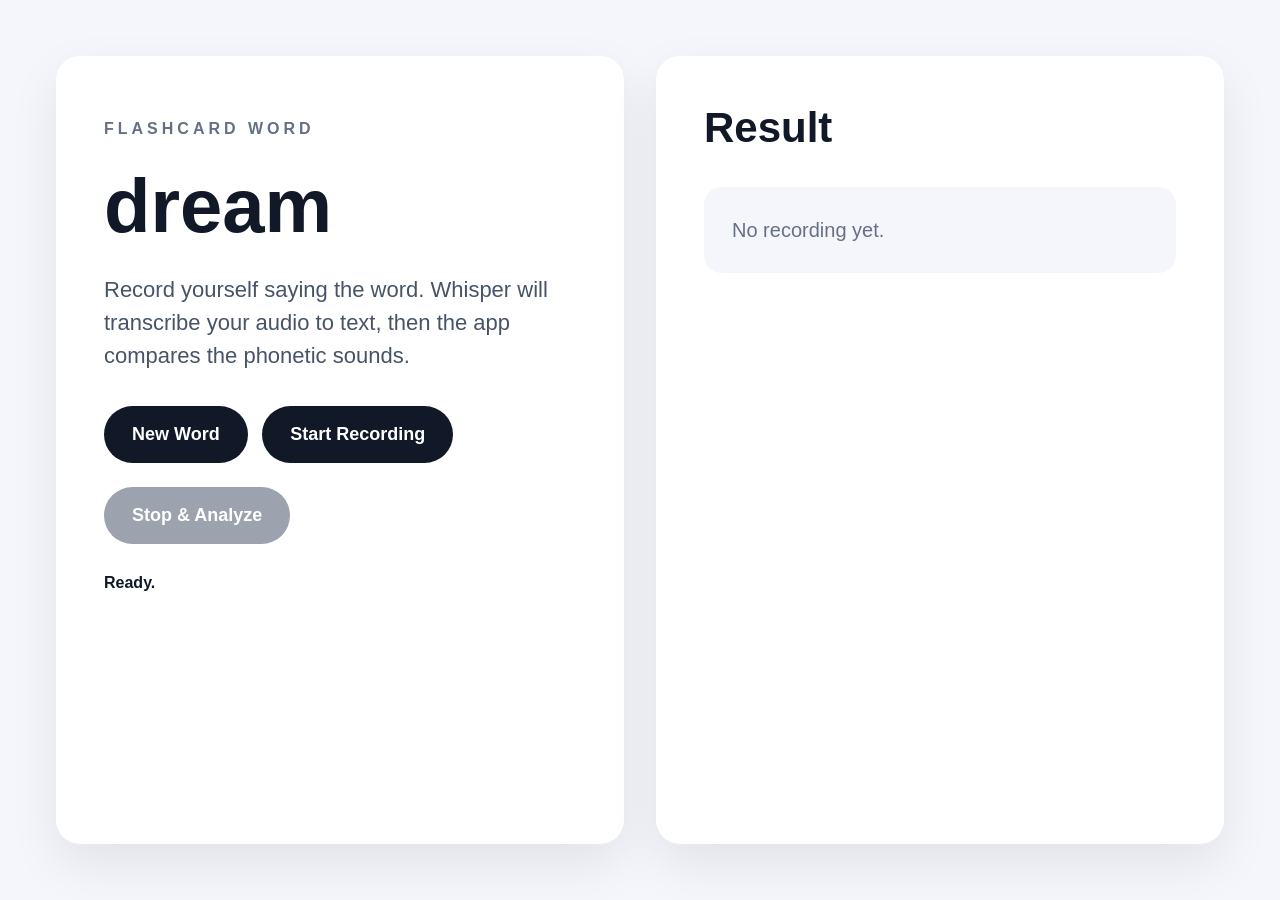
==== frontend/index.html @ 3aeec5ab "Add files via upload" ====
<!DOCTYPE html>
<html lang="en">
<head>
  <meta charset="UTF-8" />
  <meta name="viewport" content="width=device-width, initial-scale=1.0" />
  <title>Speech Articulation Trainer</title>
  <link rel="stylesheet" href="style.css" />
</head>
<body>
  <main class="container">
    <section class="card">
      <p class="label">FLASHCARD WORD</p>
      <h1 id="word">dream</h1>
      <p class="desc">Record yourself saying the word. Whisper will transcribe your audio to text, then the app compares the phonetic sounds.</p>
      <button id="newWordBtn">New Word</button>
      <button id="startBtn">Start Recording</button>
      <button id="stopBtn" disabled>Stop & Analyze</button>
      <p id="status">Ready.</p>
    </section>
    <section class="card">
      <h2>Result</h2>
      <div id="resultBox" class="result muted">No recording yet.</div>
    </section>
  </main>
  <script src="script.js"></script>
</body>
</html>
---- frontend/style.css ----
* { box-sizing: border-box; }
body { margin: 0; font-family: Arial, sans-serif; background: #f4f6fb; color: #111827; }
.container { min-height: 100vh; display: grid; grid-template-columns: 1fr 1fr; gap: 32px; padding: 56px; }
.card { background: white; border-radius: 24px; padding: 48px; box-shadow: 0 20px 50px rgba(0,0,0,.08); }
.label { letter-spacing: 4px; color: #667085; font-weight: 700; }
h1 { font-size: 76px; margin: 24px 0; }
h2 { font-size: 42px; margin-top: 0; }
.desc { font-size: 22px; line-height: 1.5; color: #475467; max-width: 560px; }
button { border: 0; border-radius: 999px; padding: 18px 28px; margin: 12px 10px 12px 0; font-size: 18px; font-weight: 700; background: #111827; color: white; cursor: pointer; }
button:disabled { background: #9ca3af; cursor: not-allowed; }
#status { font-weight: 700; margin-top: 18px; }
.result { background: #f4f6fb; border-radius: 18px; padding: 28px; font-size: 20px; line-height: 1.5; }
.result p { margin: 10px 0; }
.result strong { color: #111827; }
.error { color: #b42318; font-weight: 700; }
.muted { color: #667085; }
@media (max-width: 900px) { .container { grid-template-columns: 1fr; padding: 24px; } h1 { font-size: 56px; } }
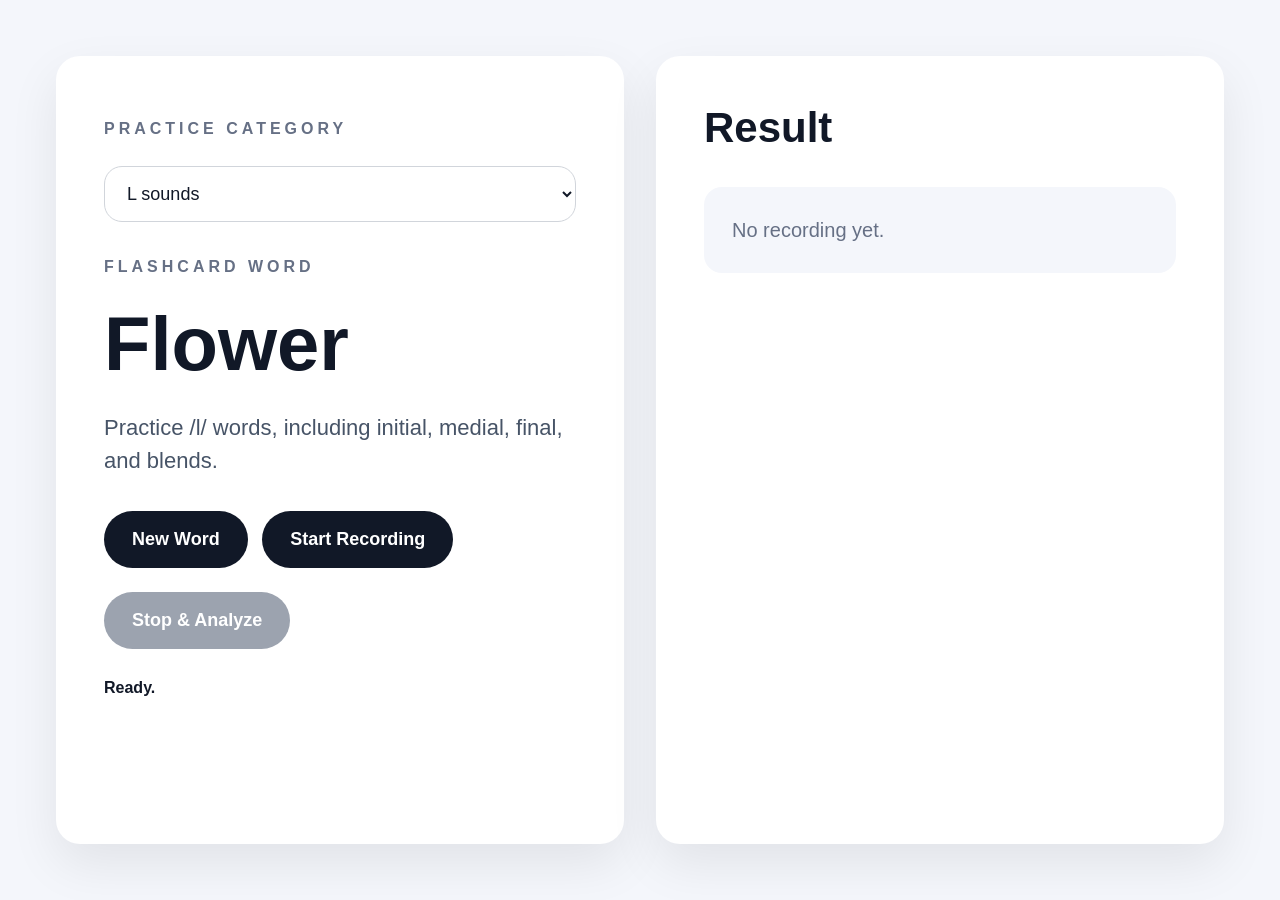
==== commit 9f23e260: "minimal changes" ====
--- a/frontend/index.html
+++ b/frontend/index.html
@@ -9,9 +9,17 @@
 <body>
   <main class="container">
     <section class="card">
+      <p class="label">PRACTICE CATEGORY</p>
+      <select id="categorySelect" aria-label="Choose practice category">
+        <option value="l">L sounds</option>
+        <option value="r">R sounds</option>
+        <option value="mixed">Mixed L/R</option>
+        <option value="minimal">Minimal pairs</option>
+      </select>
+
       <p class="label">FLASHCARD WORD</p>
       <h1 id="word">dream</h1>
-      <p class="desc">Record yourself saying the word. Whisper will transcribe your audio to text, then the app compares the phonetic sounds.</p>
+      <p id="desc" class="desc">Record yourself saying the word. Whisper will transcribe your audio to text, then the app compares the phonetic sounds.</p>
       <button id="newWordBtn">New Word</button>
       <button id="startBtn">Start Recording</button>
       <button id="stopBtn" disabled>Stop & Analyze</button>
--- a/frontend/style.css
+++ b/frontend/style.css
@@ -8,6 +8,7 @@
 .desc { font-size: 22px; line-height: 1.5; color: #475467; max-width: 560px; }
 button { border: 0; border-radius: 999px; padding: 18px 28px; margin: 12px 10px 12px 0; font-size: 18px; font-weight: 700; background: #111827; color: white; cursor: pointer; }
 button:disabled { background: #9ca3af; cursor: not-allowed; }
+select { width: 100%; max-width: 100%; border: 1px solid #d1d5db; border-radius: 18px; padding: 16px 18px; font-size: 18px; margin: 12px 0 20px 0; background: white; color: #111827; }
 #status { font-weight: 700; margin-top: 18px; }
 .result { background: #f4f6fb; border-radius: 18px; padding: 28px; font-size: 20px; line-height: 1.5; }
 .result p { margin: 10px 0; }
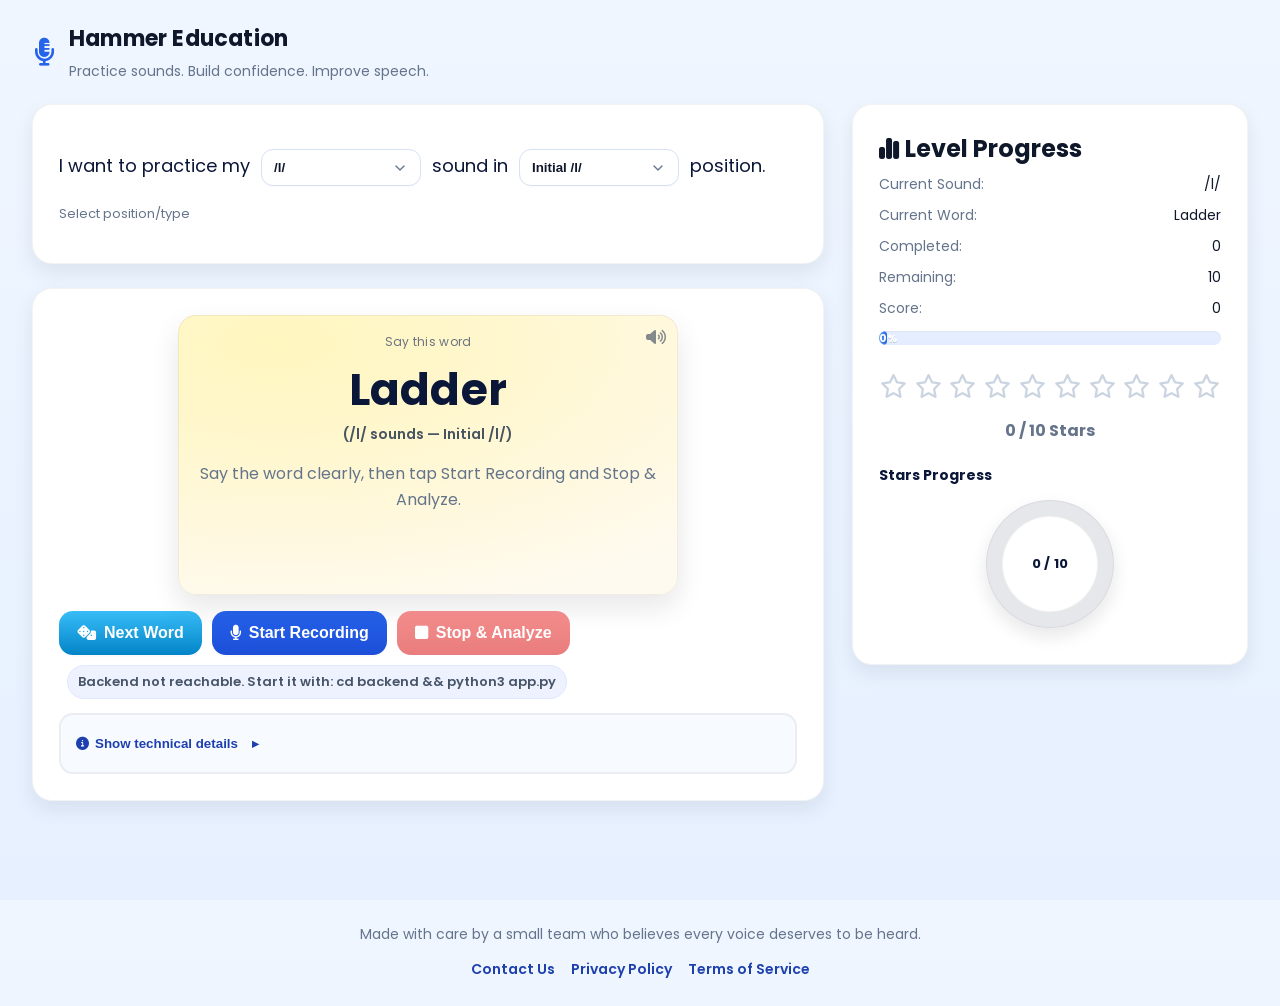
==== commit 0fdcbefa: "Add contact form, backend updates, and improved frontend design" ====
--- a/frontend/index.html
+++ b/frontend/index.html
@@ -3,33 +3,138 @@
 <head>
   <meta charset="UTF-8" />
   <meta name="viewport" content="width=device-width, initial-scale=1.0" />
-  <title>Speech Articulation Trainer</title>
+  <title>Hammer Speech — Practice sounds. Build confidence.</title>
+  <link rel="preconnect" href="https://fonts.googleapis.com">
+  <link rel="preconnect" href="https://fonts.gstatic.com" crossorigin>
+  <link href="https://fonts.googleapis.com/css2?family=Poppins:wght@400;600;700&display=swap" rel="stylesheet">
+  <link rel="stylesheet" href="https://cdnjs.cloudflare.com/ajax/libs/font-awesome/6.5.0/css/all.min.css" integrity="sha512-DTOQO9RWCH3ppGqcWaEA1BIZOC6xxalwEsw9c2QQeAIftl+Vegovlnee1c9QX4TctnWMn13TZye+giMm8e2LwA==" crossorigin="anonymous" referrerpolicy="no-referrer" />
   <link rel="stylesheet" href="style.css" />
 </head>
 <body>
+  <header class="app-header">
+    <div class="logo">
+      <i class="fa-solid fa-microphone-lines"></i>
+      <div class="brand">
+        <div class="title">Hammer Education</div>
+        <div class="subtitle">Practice sounds. Build confidence. Improve speech.</div>
+      </div>
+    </div>
+  </header>
+
   <main class="container">
-    <section class="card">
-      <p class="label">PRACTICE CATEGORY</p>
-      <select id="categorySelect" aria-label="Choose practice category">
-        <option value="l">L sounds</option>
-        <option value="r">R sounds</option>
-        <option value="mixed">Mixed L/R</option>
-        <option value="minimal">Minimal pairs</option>
-      </select>
+    <section class="left-col">
+      <div class="card selection-card">
+        <p class="sentence">I want to practice my 
+          <label for="categorySelect" class="sr-only">Choose sound</label>
+          <select id="categorySelect" aria-label="Choose practice category" class="inline-select">
+            <option value="l">/l/</option>
+            <option value="r">/r/</option>
+            <option value="th">/th/</option>
+            <option value="ch">/ch/</option>
+            <option value="mixed">Mixed words</option>
+          </select>
+          sound in 
+          <span id="positionWrapper">
+            <label for="subcategorySelect" class="sr-only">Choose position/type</label>
+            <select id="subcategorySelect" aria-label="Choose sound position/type" class="inline-select" style="display:none;"></select>
+          </span>
+          position.
+        </p>
+        <p id="subcatLabel" class="hint" style="display:none;">Select position/type</p>
+      </div>
 
-      <p class="label">FLASHCARD WORD</p>
-      <h1 id="word">dream</h1>
-      <p id="desc" class="desc">Record yourself saying the word. Whisper will transcribe your audio to text, then the app compares the phonetic sounds.</p>
-      <button id="newWordBtn">New Word</button>
-      <button id="startBtn">Start Recording</button>
-      <button id="stopBtn" disabled>Stop & Analyze</button>
-      <p id="status">Ready.</p>
+      <div class="card practice-card">
+        <div class="flashcard sticky-note" id="flashcard">
+          <div class="note-pin" title="Practice this word"><i class="fa-solid fa-volume-high"></i></div>
+          <div class="note-sub">Say this word</div>
+          <div class="flash-image-wrap note-image" id="flashImageWrap" style="display:none;">
+            <img id="flashImage" alt="Flashcard image" src="" />
+          </div>
+          <div class="note-word" id="word">dream</div>
+          <div class="note-sound" id="soundLabel">(/l/ sounds — Initial /l/)</div>
+          <p id="desc" class="desc">Record yourself saying the word. Whisper will transcribe your audio to text, then the app compares the phonetic sounds.</p>
+        </div>
+
+        <div class="controls">
+          <button id="newWordBtn" class="btn btn-secondary"><i class="fa-solid fa-dice"></i> Next Word</button>
+          <button id="startBtn" class="btn btn-primary"><i class="fa-solid fa-microphone"></i> Start Recording</button>
+          <button id="stopBtn" class="btn btn-danger" disabled><i class="fa-solid fa-square"></i> Stop & Analyze</button>
+          <button id="tryAgainBtn" class="btn" style="display:none;"><i class="fa-solid fa-rotate-left"></i> Try Again</button>
+          <span id="status" class="status">Ready.</span>
+        </div>
+
+        <div id="feedback" class="feedback card-inset hidden" aria-live="polite"></div>
+
+        <div class="debug card-inset">
+          <button id="techToggle" class="collapsible-toggle" aria-expanded="false" aria-controls="techContent">
+            <i class="fa-solid fa-circle-info"></i> Show technical details
+          </button>
+          <div id="techContent" class="collapsible-content" aria-hidden="true">
+            <h3 class="debug-title">Technical Details</h3>
+            <div id="resultBox" class="result muted">No recording yet.</div>
+          </div>
+        </div>
+      </div>
     </section>
-    <section class="card">
-      <h2>Result</h2>
-      <div id="resultBox" class="result muted">No recording yet.</div>
-    </section>
+
+    <aside class="right-col">
+      <div class="card progress-card">
+        <div class="progress-header">
+          <h2><i class="fa-solid fa-chart-simple"></i> Level Progress</h2>
+        </div>
+        <div class="stats">
+          <div class="stat"><span class="stat-label">Current Sound:</span> <span id="currentSound">/l/</span></div>
+          <div class="stat"><span class="stat-label">Current Word:</span> <span id="currentWord">dream</span></div>
+          <div class="stat"><span class="stat-label">Completed:</span> <span id="completedCount">0</span></div>
+          <div class="stat"><span class="stat-label">Remaining:</span> <span id="remainingCount">10</span></div>
+          <div class="stat"><span class="stat-label">Score:</span> <span id="scoreCount">0</span></div>
+        </div>
+        <div class="progress-bar" aria-label="Progress">
+          <div id="progressFill" class="progress-fill" style="width:0%">0%</div>
+        </div>
+        <div class="stars-wrap">
+          <div class="stars" id="starsContainer" aria-label="Stars" role="img" aria-description="Reward stars"> </div>
+          <div id="hammer" class="hammer" aria-hidden="true"><i class="fa-solid fa-hammer"></i></div>
+          <div id="sparkleLayer" class="sparkle-layer" aria-hidden="true"></div>
+        </div>
+        <div class="stars-count" id="starsCount">0 / 10 Stars</div>
+        <!-- Stars Progress mini chart -->
+        <div class="mini-chart" aria-label="Stars progress section">
+          <div class="mini-chart-title">Stars Progress</div>
+          <div id="starsProgressChart" class="stars-donut" role="img" aria-label="Stars progress chart showing 0–10 stars as a circular progress">
+            <div class="stars-donut-inner"><span id="starsDonutLabel">0 / 10</span></div>
+          </div>
+        </div>
+      </div>
+    </aside>
   </main>
+
+  <footer class="app-footer">
+    <p>Made with care by a small team who believes every voice deserves to be heard.</p>
+    <nav class="footer-links">
+      <a href="contact.html" aria-label="Contact Us">Contact Us</a>
+      <a href="#" aria-label="Privacy Policy">Privacy Policy</a>
+      <a href="#" aria-label="Terms of Service">Terms of Service</a>
+    </nav>
+  </footer>
+
+  <div id="levelModal" class="modal" role="dialog" aria-modal="true" aria-labelledby="levelTitle" style="display:none;">
+    <div class="modal-content">
+      <div class="modal-header">
+        <h3 id="levelTitle">🎉 Great Job!</h3>
+      </div>
+      <div class="modal-body">
+        <p>You completed this practice level.</p>
+        <p>Stars earned: <strong id="modalStars">10/10</strong></p>
+      </div>
+      <div class="modal-actions">
+        <button id="continueBtn" class="btn btn-primary">Continue</button>
+        <button id="newLevelBtn" class="btn btn-secondary">New Level</button>
+      </div>
+      <div id="confettiCanvas" class="confetti-canvas" aria-hidden="true"></div>
+    </div>
+  </div>
+
   <script src="script.js"></script>
 </body>
 </html>
--- a/frontend/style.css
+++ b/frontend/style.css
@@ -1,18 +1,426 @@
+:root {
+  --bg: #eef5ff;
+  --bg-gradient: linear-gradient(180deg, #eff6ff 0%, #e6f0ff 100%);
+  --blue: #2563eb;
+  --blue-600: #1d4ed8;
+  --blue-700: #1e40af;
+  --ink: #0f172a;
+  --muted: #64748b;
+  --card: #ffffff;
+  --success: #10b981;
+  --warning: #f59e0b;
+  --danger: #ef4444;
+  --shadow: 0 10px 30px rgba(15, 23, 42, 0.10);
+  --radius: 20px;
+}
+
 * { box-sizing: border-box; }
-body { margin: 0; font-family: Arial, sans-serif; background: #f4f6fb; color: #111827; }
-.container { min-height: 100vh; display: grid; grid-template-columns: 1fr 1fr; gap: 32px; padding: 56px; }
-.card { background: white; border-radius: 24px; padding: 48px; box-shadow: 0 20px 50px rgba(0,0,0,.08); }
-.label { letter-spacing: 4px; color: #667085; font-weight: 700; }
-h1 { font-size: 76px; margin: 24px 0; }
-h2 { font-size: 42px; margin-top: 0; }
-.desc { font-size: 22px; line-height: 1.5; color: #475467; max-width: 560px; }
-button { border: 0; border-radius: 999px; padding: 18px 28px; margin: 12px 10px 12px 0; font-size: 18px; font-weight: 700; background: #111827; color: white; cursor: pointer; }
-button:disabled { background: #9ca3af; cursor: not-allowed; }
-select { width: 100%; max-width: 100%; border: 1px solid #d1d5db; border-radius: 18px; padding: 16px 18px; font-size: 18px; margin: 12px 0 20px 0; background: white; color: #111827; }
-#status { font-weight: 700; margin-top: 18px; }
-.result { background: #f4f6fb; border-radius: 18px; padding: 28px; font-size: 20px; line-height: 1.5; }
-.result p { margin: 10px 0; }
-.result strong { color: #111827; }
+html, body { height: 100%; }
+body {
+  margin: 0;
+  font-family: 'Poppins', system-ui, -apple-system, Segoe UI, Roboto, Ubuntu, Cantarell, Noto Sans, Arial, 'Apple Color Emoji', 'Segoe UI Emoji';
+  color: var(--ink);
+  background: var(--bg-gradient);
+}
+
+.app-header {
+  display: flex;
+  align-items: center;
+  padding: 20px 32px;
+}
+.logo { display: flex; align-items: center; gap: 14px; }
+.logo i { font-size: 28px; color: var(--blue); }
+.brand .title { font-weight: 700; font-size: 22px; }
+.brand .subtitle { font-size: 14px; color: var(--muted); margin-top: 4px; }
+
+.container {
+  min-height: calc(100vh - 120px);
+  display: grid;
+  grid-template-columns: 2fr 1fr;
+  gap: 28px;
+  padding: 0 32px 40px 32px;
+}
+.left-col, .right-col { display: flex; flex-direction: column; gap: 24px; }
+
+.card {
+  background: var(--card);
+  border-radius: var(--radius);
+  box-shadow: var(--shadow);
+  padding: 24px;
+}
+.card-inset { background: #f8fbff; border-radius: 14px; padding: 16px; }
+
+.selection-card .sentence { font-size: 18px; color: #0b1739; }
+.inline-select {
+  display: inline-block;
+  min-width: 160px;
+  margin: 0 6px;
+  padding: 10px 12px;
+  border: 1px solid #dbe3f3;
+  border-radius: 12px;
+  background: #fff;
+  color: var(--ink);
+  font-weight: 600;
+  appearance: none;
+  -webkit-appearance: none;
+  -moz-appearance: none;
+  background-image: url('data:image/svg+xml;utf8,<svg xmlns="http://www.w3.org/2000/svg" width="16" height="16" viewBox="0 0 24 24" fill="none" stroke="%2364758b" stroke-width="2" stroke-linecap="round" stroke-linejoin="round"><polyline points="6 9 12 15 18 9"/></svg>');
+  background-repeat: no-repeat;
+  background-position: right 12px center;
+  background-size: 16px 16px;
+  padding-right: 38px;
+}
+.hint { color: var(--muted); font-size: 13px; margin-top: 8px; }
+
+.practice-card .flashcard { text-align: center; }
+.flash-image-wrap { width: 100%; aspect-ratio: 3/2; border-radius: 16px; overflow: hidden; background: #e6efff; }
+.flash-image-wrap img { width: 100%; height: 100%; object-fit: cover; display: block; }
+
+h1 { font-size: 56px; margin: 18px 0 6px 0; line-height: 1.05; }
+h2 { font-size: 24px; margin: 0 0 8px 0; }
+.desc { font-size: 16px; line-height: 1.6; color: var(--muted); }
+
+.controls { display: flex; align-items: center; flex-wrap: wrap; gap: 10px; margin-top: 16px; margin-bottom: 14px; }
+.status { font-weight: 600; color: var(--muted); margin-left: 8px; }
+
+.btn { border: none; border-radius: 999px; padding: 12px 18px; font-size: 16px; font-weight: 700; cursor: pointer; transition: transform .06s ease, background .2s ease, box-shadow .2s ease; display: inline-flex; gap: 8px; align-items: center; }
+.btn:hover { transform: translateY(-1px); box-shadow: 0 10px 18px rgba(0,0,0,0.08); }
+.btn:active { transform: translateY(0); }
+.btn:disabled { opacity: .6; cursor: not-allowed; box-shadow: none; }
+.btn-primary { background: var(--blue); color: white; }
+.btn-primary:hover { background: var(--blue-600); }
+.btn-secondary { background: #0ea5e9; color: white; }
+.btn-secondary:hover { background: #0284c7; }
+.btn-danger { background: var(--danger); color: white; }
+.btn-danger:hover { background: #dc2626; }
+
+.progress-card .stats { display: grid; grid-template-columns: 1fr; gap: 8px; margin-bottom: 12px; }
+.stat { display: flex; justify-content: space-between; font-size: 14px; }
+.stat-label { color: var(--muted); }
+
+.progress-bar { width: 100%; height: 14px; background: #e3edff; border-radius: 999px; overflow: hidden; margin: 8px 0 16px; }
+.progress-fill { height: 100%; background: linear-gradient(90deg, #60a5fa 0%, #2563eb 100%); color: #fff; font-weight: 700; font-size: 11px; line-height: 14px; text-align: right; padding-right: 8px; border-radius: 999px; transition: width .4s ease; }
+
+.stars-wrap { position: relative; padding: 8px 0 14px; }
+.stars { display: grid; grid-template-columns: repeat(10, 1fr); gap: 6px; font-size: 22px; user-select: none; }
+.star { color: #c4cfe9; text-align: center; transition: transform .2s ease, color .2s ease; }
+.star.earned { color: #fbbf24; text-shadow: 0 3px 6px rgba(0,0,0,0.15); }
+.stars-count { text-align: center; font-weight: 700; color: var(--muted); }
+
+.hammer { position: absolute; top: 0; left: 0; transform: translate(-9999px, -9999px); transition: transform .25s ease; font-size: 22px; color: #374151; opacity: 0; }
+.hammer.hit { animation: hammerHit .25s ease; }
+@keyframes hammerHit { 0% { transform: translate(var(--hx,0), var(--hy,0)) rotate(-10deg); } 50% { transform: translate(var(--hx,0), var(--hy,0)) rotate(15deg); } 100% { transform: translate(var(--hx,0), var(--hy,0)) rotate(-10deg); } }
+
+.sparkle-layer { position: absolute; inset: 0; pointer-events: none; }
+.sparkle { position: absolute; width: 6px; height: 6px; background: #fbbf24; border-radius: 50%; opacity: 0.9; animation: sparkle 0.8s ease forwards; }
+@keyframes sparkle { from { transform: translate(0,0) scale(1); opacity: 1; } to { transform: translate(var(--dx), var(--dy)) scale(0.4); opacity: 0; } }
+
+.feedback { margin-top: 12px; border-left: 4px solid transparent; display: none; }
+.feedback.success { border-color: var(--success); display: block; }
+.feedback.warning { border-color: var(--warning); display: block; }
+.feedback .feedback-title { font-weight: 700; margin-bottom: 8px; }
+.feedback .icon { margin-right: 6px; }
+.feedback .rows { display: grid; grid-template-columns: 1fr; gap: 6px; }
+.feedback code { background: #f1f5f9; padding: 2px 6px; border-radius: 6px; }
+.feedback .note { color: var(--muted); margin-top: 6px; }
+.feedback .mini { color: #0b1739; margin-bottom: 6px; font-weight: 600; }
+.hidden { display: none !important; }
+
+.debug-title { margin: 0 0 8px 0; color: var(--muted); font-size: 14px; }
+.result { background: #f8fbff; border-radius: 12px; padding: 12px; font-size: 14px; line-height: 1.4; }
+.result p { margin: 6px 0; }
+.result strong { color: var(--ink); }
 .error { color: #b42318; font-weight: 700; }
-.muted { color: #667085; }
-@media (max-width: 900px) { .container { grid-template-columns: 1fr; padding: 24px; } h1 { font-size: 56px; } }
+.muted { color: var(--muted); }
+
+.app-footer { text-align: center; padding: 24px; color: var(--muted); font-size: 14px; }
+.footer-links { display: flex; justify-content: center; gap: 16px; margin-top: 6px; }
+.footer-links a { color: var(--blue-700); text-decoration: none; font-weight: 600; }
+.footer-links a:hover { text-decoration: underline; }
+
+.modal { position: fixed; inset: 0; background: rgba(15, 23, 42, 0.5); display: none; place-items: center; z-index: 50; }
+.modal-content { background: #fff; border-radius: 18px; padding: 18px 18px 24px; width: min(520px, 92vw); box-shadow: var(--shadow); position: relative; }
+.modal-header h3 { margin: 0 0 8px 0; font-size: 24px; }
+.modal-body p { margin: 6px 0; }
+.modal-actions { display: flex; justify-content: flex-end; gap: 10px; margin-top: 10px; }
+.confetti-canvas { position: absolute; inset: 0; overflow: hidden; pointer-events: none; }
+.confetti { position: absolute; top: -10px; width: 10px; height: 14px; opacity: 0.9; animation: confettiFall 3.4s ease-in forwards; }
+@keyframes confettiFall { 0% { transform: translateY(-10px); } 100% { transform: translateY(420px) rotate(360deg); opacity: 0; } }
+
+.sr-only { position: absolute; width: 1px; height: 1px; padding: 0; margin: -1px; overflow: hidden; clip: rect(0, 0, 1px, 1px); white-space: nowrap; border: 0; }
+
+/* Recording/analyzing states */
+body.analyzing .btn-danger { filter: saturate(0.8) brightness(0.95); }
+
+/* Inline analyzing overlay on practice card (visual-only) */
+.practice-card { position: relative; }
+body.analyzing .practice-card::before {
+  content: '';
+  position: absolute;
+  inset: 0;
+  background: rgba(255,255,255,0.65);
+  backdrop-filter: blur(1px);
+  border-radius: var(--radius);
+}
+body.analyzing .practice-card::after {
+  content: '⏳ Analyzing…';
+  position: absolute;
+  left: 50%;
+  top: 50%;
+  transform: translate(-50%, -50%);
+  color: #0b1739;
+  font-weight: 700;
+  background: #ffffff;
+  padding: 10px 14px;
+  border-radius: 999px;
+  box-shadow: var(--shadow);
+}
+
+/* Responsive */
+@media (max-width: 1000px) {
+  .container { grid-template-columns: 1fr; }
+}
+@media (max-width: 600px) {
+  h1 { font-size: 40px; }
+  .inline-select { min-width: 120px; }
+  .controls { gap: 8px; }
+}
+
+/* Sticky note flashcard */
+.practice-card { perspective: 1000px; }
+.sticky-note {
+  width: min(500px, 100%);
+  min-height: 280px;
+  margin: 0 auto;
+  background: #fff8dc; /* light cream */
+  background: radial-gradient(120% 100% at 20% 10%, #fff7cc 0%, #fffae6 50%, #fffdf4 100%);
+  border-radius: 18px;
+  box-shadow: 0 12px 24px rgba(0,0,0,0.08), inset 0 0 0 1px rgba(0,0,0,0.04);
+  padding: 18px 16px 16px;
+  transform-style: preserve-3d;
+  transition: transform .55s ease;
+  position: relative;
+}
+.sticky-note.flip { transform: rotateY(180deg); }
+.note-pin { position: absolute; top: 10px; right: 12px; color: #334155; opacity: .6; font-size: 16px; }
+.note-image { width: 100%; aspect-ratio: 4/3; border-radius: 12px; overflow: hidden; background: #f0f4ff; margin: 4px 0 8px; }
+.note-image img { width: 100%; height: 100%; object-fit: cover; display: block; }
+.note-word { font-size: 42px; font-weight: 700; text-align: center; margin: 6px 0 2px; color: #0b1739; }
+.note-sound { text-align: center; color: #475569; font-weight: 600; margin-bottom: 4px; font-size: 14px; }
+.note-sub { text-align: center; color: #64748b; font-size: 13px; }
+
+/* Flip reduced motion */
+@media (prefers-reduced-motion: reduce) {
+  .sticky-note { transition: transform .001s linear; }
+}
+
+/* Stars state colors */
+.star.empty { color: #cbd5e1; }
+.star.full.correct { color: #fbbf24; }
+.star.full.wrong { color: #ef4444; }
+.star.half.correct { color: #f59e0b; }
+.star.half.wrong { color: #ef4444; }
+.star.full.mixed { color: #f59e0b; }
+
+/* Technical details collapsible */
+.debug .collapsible-toggle { display: inline-flex; align-items: center; gap: 6px; color: var(--blue-700); font-weight: 700; background: transparent; border: none; cursor: pointer; padding: 4px 0; }
+.debug .collapsible-content { display: none; }
+.debug .collapsible-content.open { display: block; }
+
+/* Mini Stars Progress Chart */
+.mini-chart { margin-top: 22px; }
+.mini-chart-title { font-weight: 700; font-size: 14px; color: #0b1739; margin-bottom: 6px; }
+.stars-chart {
+  display: grid;
+  grid-template-columns: repeat(10, 1fr);
+  gap: 6px;
+  align-items: center;
+}
+.stars-chart .stars-cell {
+  height: 12px;
+  border-radius: 999px;
+  background: #e5e7eb; /* light gray */
+  box-shadow: inset 0 0 0 1px rgba(15,23,42,0.06);
+}
+/* Full states */
+.stars-chart .full-correct { background: var(--success); }
+.stars-chart .full-wrong { background: #fecaca; box-shadow: inset 0 0 0 1px rgba(239,68,68,0.35); }
+/* Half states (pending second half shows gray remainder; final half shows red remainder) */
+.stars-chart .half-correct-pending { background: linear-gradient(90deg, var(--success) 0 50%, #e5e7eb 50% 100%); }
+.stars-chart .half-wrong-pending { background: linear-gradient(90deg, #fecaca 0 50%, #e5e7eb 50% 100%); box-shadow: inset 0 0 0 1px rgba(239,68,68,0.25); }
+.stars-chart .half-correct-final { background: linear-gradient(90deg, var(--success) 0 50%, #fecaca 50% 100%); box-shadow: inset 0 0 0 1px rgba(239,68,68,0.2); }
+.stars-chart .half-wrong-final { background: linear-gradient(90deg, #fecaca 0 50%, var(--success) 50% 100%); }
+/* Empty */
+.stars-chart .empty { background: #e5e7eb; }
+.stars-chart-msg { font-size: 12px; color: var(--muted); margin-top: 6px; }
+
+/* Circular Stars Donut (compact progress chart) */
+.stars-donut {
+  --angle-green: 0deg;
+  --angle-green-red: 0deg;
+  width: 128px;
+  height: 128px;
+  border-radius: 50%;
+  background:
+    conic-gradient(
+      var(--success) 0 var(--angle-green),
+      #fecaca var(--angle-green) var(--angle-green-red),
+      #e5e7eb var(--angle-green-red) 360deg
+    );
+  position: relative;
+  margin: 12px auto 6px;
+  box-shadow: 0 6px 16px rgba(15,23,42,0.10), inset 0 0 0 1px rgba(15,23,42,0.06);
+}
+.stars-donut-inner {
+  position: absolute;
+  inset: 16px;
+  border-radius: 50%;
+  background: #fff;
+  display: grid;
+  place-items: center;
+  text-align: center;
+  font-weight: 700;
+  color: #0b1739;
+  font-size: 13px;
+  box-shadow: inset 0 0 0 1px rgba(15,23,42,0.05);
+}
+@media (max-width: 600px) {
+  .stars-donut { width: 96px; height: 96px; }
+  .stars-donut-inner { inset: 14px; font-size: 12px; }
+}
+
+/* ==========================================
+   Visual polish overrides (UI-only, no logic)
+   ========================================== */
+
+/* Global rhythm & type fine-tuning */
+:root {
+  --elev-1: 0 8px 20px rgba(15, 23, 42, 0.08);
+  --elev-2: 0 12px 30px rgba(15, 23, 42, 0.10);
+  --ring: 0 0 0 3px rgba(99, 102, 241, 0.22);
+}
+
+.app-header { padding: 22px 34px; }
+.brand .title { letter-spacing: .2px; }
+.brand .subtitle { margin-top: 6px; }
+
+/* Cards: consistent radius, balanced padding, subtle hairline */
+.card {
+  border-radius: var(--radius);
+  padding: 26px;
+  box-shadow: var(--elev-1);
+  border: 1px solid rgba(15,23,42,0.05);
+}
+.card-inset { box-shadow: inset 0 0 0 1px rgba(15,23,42,0.05); }
+
+/* Selector sentence: modern selects */
+.selection-card .sentence { line-height: 1.6; }
+.inline-select {
+  border-color: #d6e1f5;
+  box-shadow: 0 1px 0 rgba(15,23,42,0.02);
+  transition: border-color .2s ease, box-shadow .2s ease, background .2s ease;
+}
+.inline-select:hover { border-color: #c1d2f3; background: #fbfdff; }
+.inline-select:focus, .inline-select:focus-visible {
+  outline: none;
+  border-color: #93c5fd;
+  box-shadow: var(--ring);
+}
+.selection-card .hint { margin-top: 10px; }
+
+/* Sticky note refinements: premium cream & type hierarchy */
+.sticky-note {
+  background: radial-gradient(120% 100% at 20% 10%, #fff6bf 0%, #fff7cf 40%, #fffaf0 100%);
+  box-shadow: 0 12px 28px rgba(15,23,42,0.10), inset 0 0 0 1px rgba(15,23,42,0.06);
+}
+.note-sub { font-size: 12px; color: #6b7280; letter-spacing: .3px; }
+.note-word { font-size: 44px; letter-spacing: .2px; }
+.note-sound { color: #334155; font-weight: 600; opacity: .9; }
+
+/* Buttons: unified sizing and stronger states */
+.btn {
+  min-height: 44px;
+  padding: 12px 18px;
+  border-radius: 14px;
+  box-shadow: 0 2px 0 rgba(0,0,0,0.02);
+}
+.btn:focus-visible { outline: none; box-shadow: var(--ring), 0 2px 0 rgba(0,0,0,0.02); }
+.btn-primary { background: linear-gradient(180deg, var(--blue) 0%, var(--blue-600) 100%); }
+.btn-primary:hover { filter: brightness(1.02); }
+.btn-secondary { background: linear-gradient(180deg, #38bdf8 0%, #0284c7 100%); }
+.btn-danger { background: linear-gradient(180deg, #ef4444 0%, #dc2626 100%); }
+
+/* Backend connection text as subtle status badge */
+.status {
+  font-size: 13px;
+  color: #475569;
+  background: #eef2ff;
+  border: 1px solid #e0e7ff;
+  padding: 6px 10px;
+  border-radius: 999px;
+}
+
+/* Debug/technical details: integrated secondary panel */
+.debug { background: #f7faff; border: 1px solid rgba(15,23,42,0.06); border-radius: 14px; }
+.debug .collapsible-toggle { color: var(--blue-700); padding: 6px 0; }
+.debug .collapsible-toggle:hover { text-decoration: underline; }
+.result { background: #ffffff; border: 1px solid rgba(15,23,42,0.06); }
+
+/* Progress card polish */
+.progress-card .stats { gap: 10px; }
+.stat { font-size: 14px; }
+.progress-bar { height: 14px; background: linear-gradient(180deg, #e7efff, #e3edff); box-shadow: inset 0 1px 2px rgba(15,23,42,0.05); }
+.progress-fill {
+  background: linear-gradient(90deg, #60a5fa 0%, #2563eb 100%);
+  text-shadow: 0 1px 0 rgba(0,0,0,0.15);
+}
+
+/* Stars row: slightly larger for clarity */
+.stars { font-size: 24px; }
+
+/* Donut chart: smoother transitions and centering */
+.stars-donut { margin: 14px auto 10px; transition: background .4s ease; box-shadow: 0 8px 18px rgba(15,23,42,0.10), inset 0 0 0 1px rgba(15,23,42,0.06); }
+.stars-donut-inner { font-weight: 700; color: #0b1739; }
+
+/* Footer polish */
+.app-footer { padding: 26px 16px; }
+.footer-links a { color: var(--blue-700); }
+
+/* Accessibility: visible focus for links */
+.footer-links a:focus-visible, a:focus-visible { outline: none; box-shadow: var(--ring); border-radius: 8px; }
+
+/* Image skeleton shimmer */
+.flash-image-wrap.skeleton {
+  position: relative;
+  background: linear-gradient(90deg, #eef2ff 25%, #f5f8ff 37%, #eef2ff 63%);
+  background-size: 400% 100%;
+  animation: shimmer 1.2s ease-in-out infinite;
+}
+@keyframes shimmer {
+  0% { background-position: 200% 0; }
+  100% { background-position: -200% 0; }
+}
+
+/* Card hover lift */
+.card { transition: transform .2s ease, box-shadow .2s ease; }
+.card:hover { transform: translateY(-2px); box-shadow: var(--elev-2); }
+
+/* Sticky note subtle hover */
+.sticky-note:hover { box-shadow: 0 14px 30px rgba(15,23,42,0.12), inset 0 0 0 1px rgba(15,23,42,0.07); }
+
+/* Collapsible chevron */
+.debug .collapsible-toggle::after {
+  content: '▸';
+  display: inline-block;
+  margin-left: 8px;
+  transition: transform .2s ease;
+}
+.debug .collapsible-toggle[aria-expanded="true"]::after {
+  content: '▾';
+}
+
+/* Button icon fine-tune */
+.btn i { font-size: 0.95em; }
+
+/* Donut center label tweak */
+.stars-donut-inner span { letter-spacing: .2px; }
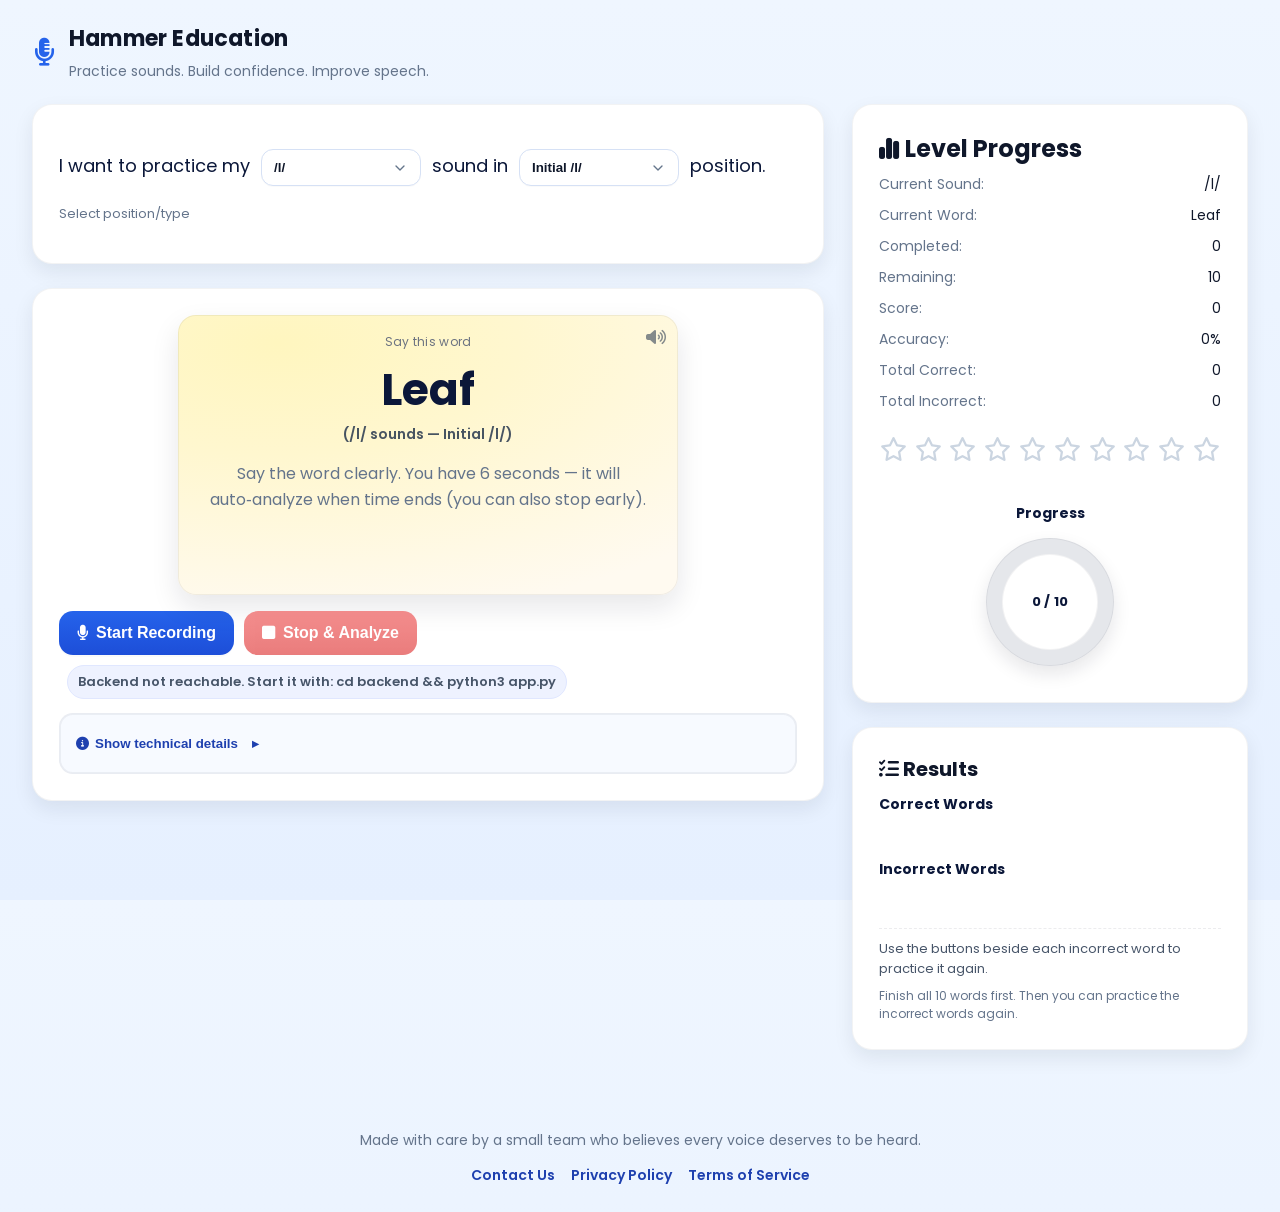
==== commit d38de759: "Update frontend UI: Add timer badge, results card, and new statistics sections" ====
--- a/frontend/index.html
+++ b/frontend/index.html
@@ -55,8 +55,9 @@
           <p id="desc" class="desc">Record yourself saying the word. Whisper will transcribe your audio to text, then the app compares the phonetic sounds.</p>
         </div>
 
+        <div id="timerBadge" class="timer-badge" aria-live="polite" title="6-second timer" style="display:none;">6s</div>
+
         <div class="controls">
-          <button id="newWordBtn" class="btn btn-secondary"><i class="fa-solid fa-dice"></i> Next Word</button>
           <button id="startBtn" class="btn btn-primary"><i class="fa-solid fa-microphone"></i> Start Recording</button>
           <button id="stopBtn" class="btn btn-danger" disabled><i class="fa-solid fa-square"></i> Stop & Analyze</button>
           <button id="tryAgainBtn" class="btn" style="display:none;"><i class="fa-solid fa-rotate-left"></i> Try Again</button>
@@ -88,22 +89,39 @@
           <div class="stat"><span class="stat-label">Completed:</span> <span id="completedCount">0</span></div>
           <div class="stat"><span class="stat-label">Remaining:</span> <span id="remainingCount">10</span></div>
           <div class="stat"><span class="stat-label">Score:</span> <span id="scoreCount">0</span></div>
-        </div>
-        <div class="progress-bar" aria-label="Progress">
-          <div id="progressFill" class="progress-fill" style="width:0%">0%</div>
+          <div class="stat"><span class="stat-label">Accuracy:</span> <span id="accuracyPct">0%</span></div>
+          <div class="stat"><span class="stat-label">Total Correct:</span> <span id="totalCorrect">0</span></div>
+          <div class="stat"><span class="stat-label">Total Incorrect:</span> <span id="totalIncorrect">0</span></div>
         </div>
         <div class="stars-wrap">
           <div class="stars" id="starsContainer" aria-label="Stars" role="img" aria-description="Reward stars"> </div>
           <div id="hammer" class="hammer" aria-hidden="true"><i class="fa-solid fa-hammer"></i></div>
           <div id="sparkleLayer" class="sparkle-layer" aria-hidden="true"></div>
         </div>
-        <div class="stars-count" id="starsCount">0 / 10 Stars</div>
-        <!-- Stars Progress mini chart -->
-        <div class="mini-chart" aria-label="Stars progress section">
-          <div class="mini-chart-title">Stars Progress</div>
-          <div id="starsProgressChart" class="stars-donut" role="img" aria-label="Stars progress chart showing 0–10 stars as a circular progress">
+        <div class="mini-chart" aria-label="Progress section">
+          <div class="mini-chart-title">Progress</div>
+          <div id="starsProgressChart" class="stars-donut" role="img" aria-label="Progress chart showing score out of 10">
             <div class="stars-donut-inner"><span id="starsDonutLabel">0 / 10</span></div>
           </div>
+        </div>
+      </div>
+
+      <!-- New Results card -->
+      <div class="card results-card">
+        <div class="results-header">
+          <h2><i class="fa-solid fa-list-check"></i> Results</h2>
+        </div>
+        <div class="results-section">
+          <div class="results-subtitle">Correct Words</div>
+          <div id="correctChips" class="chips" aria-live="polite"></div>
+        </div>
+        <div class="results-section">
+          <div class="results-subtitle">Incorrect Words</div>
+          <div id="incorrectChips" class="chips" aria-live="polite"></div>
+        </div>
+        <div class="results-practice-again">
+          <div class="results-prompt">Use the buttons beside each incorrect word to practice it again.</div>
+          <div id="practiceAgainNote" class="results-note" aria-live="polite">Finish all 10 words first. Then you can practice the incorrect words again.</div>
         </div>
       </div>
     </aside>
--- a/frontend/style.css
+++ b/frontend/style.css
@@ -152,6 +152,20 @@
 /* Recording/analyzing states */
 body.analyzing .btn-danger { filter: saturate(0.8) brightness(0.95); }
 
+/* Timer badge */
+.timer-badge {
+  position: absolute;
+  top: 10px;
+  right: 10px;
+  background: #0ea5e9;
+  color: #fff;
+  font-weight: 700;
+  border-radius: 999px;
+  padding: 6px 10px;
+  box-shadow: var(--shadow);
+  z-index: 2;
+}
+
 /* Inline analyzing overlay on practice card (visual-only) */
 .practice-card { position: relative; }
 body.analyzing .practice-card::before {
@@ -228,8 +242,8 @@
 .debug .collapsible-content.open { display: block; }
 
 /* Mini Stars Progress Chart */
-.mini-chart { margin-top: 22px; }
-.mini-chart-title { font-weight: 700; font-size: 14px; color: #0b1739; margin-bottom: 6px; }
+.mini-chart { margin-top: 22px; text-align: center; }
+.mini-chart-title { font-weight: 700; font-size: 14px; color: #0b1739; margin-bottom: 6px; text-align: center; }
 .stars-chart {
   display: grid;
   grid-template-columns: repeat(10, 1fr);
@@ -289,6 +303,27 @@
   .stars-donut-inner { inset: 14px; font-size: 12px; }
 }
 
+/* Results card (below Level Progress) */
+.results-card { padding-top: 20px; }
+.results-header h2 { margin: 0 0 10px 0; font-size: 20px; }
+.results-section { margin-top: 10px; }
+.results-subtitle { font-weight: 700; font-size: 14px; color: #0b1739; margin-bottom: 6px; }
+.chips { display: flex; flex-direction: column; gap: 8px; min-height: 28px; }
+.chip-line { display: flex; align-items: center; gap: 8px; flex-wrap: wrap; }
+.chip { display: inline-flex; align-items: center; gap: 6px; padding: 6px 10px; border-radius: 999px; font-size: 12px; font-weight: 700; box-shadow: inset 0 0 0 1px rgba(15,23,42,0.06); }
+.chip-success { background: #ecfdf5; color: #065f46; border: 1px solid #a7f3d0; }
+.chip-danger { background: #fee2e2; color: #991b1b; border: 1px solid #fecaca; }
+.chip.clickable { cursor: pointer; transition: transform .1s ease; }
+.chip.clickable:hover { transform: translateY(-1px); box-shadow: 0 6px 12px rgba(0,0,0,0.06); }
+.results-practice-again { margin-top: 14px; padding-top: 10px; border-top: 1px dashed rgba(15,23,42,0.08); }
+.results-prompt { font-size: 13px; color: #475569; margin-bottom: 8px; }
+.results-actions { display: flex; gap: 10px; }
+.results-note { margin-top: 6px; font-size: 12px; color: var(--muted); }
+
+/* Tiny action button for retry */
+.btn-xs { min-height: 28px; padding: 6px 10px; font-size: 12px; border-radius: 999px; }
+.btn-xs i { font-size: 0.9em; }
+
 /* ==========================================
    Visual polish overrides (UI-only, no logic)
    ========================================== */
